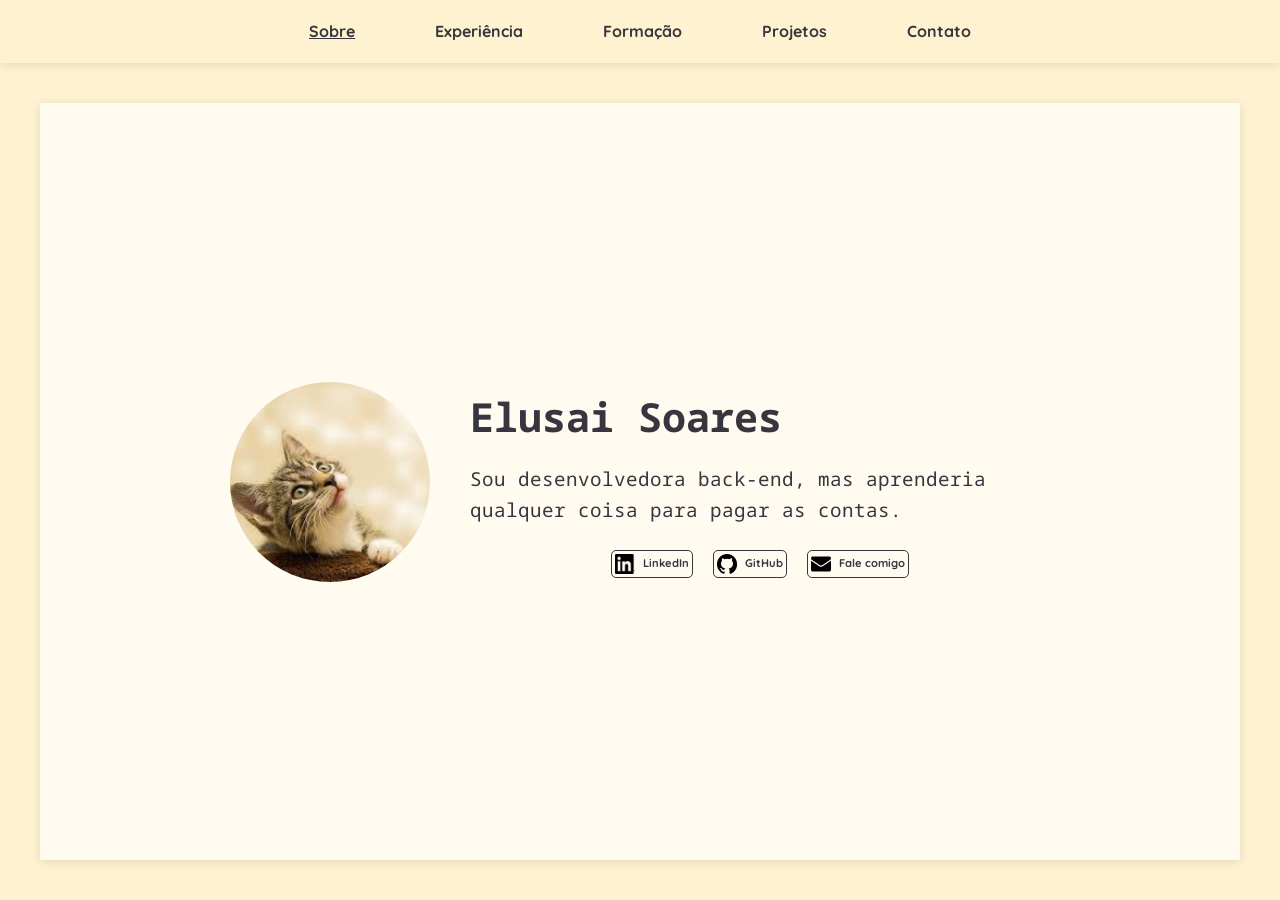
==== index.html @ 69b15779 "feat: add personal page" ====
<!DOCTYPE html>
<html lang="pt-BR">
<head>
    <meta charset="UTF-8">
    <link rel="stylesheet" href="./styles/basic.css">
    <link rel="stylesheet" href="./styles/index.css">
    <meta name="viewport" content="width=device-width, initial-scale=1.0">
    <title>Elusai da Silva Soares</title>
</head>
<body>
    <header>
        <nav>
            <!-- <div class="header_nav_sobre"> -->
                <a href="index.html" class="header_nav_sobre">Sobre</a>
            <!-- </div>
            <div class="header_nav_experiencia"> -->
                <a href="#experiencia" class="header_nav_experiencia">Experiência</a>                
            <!-- </div>
            <div class="header_nav_formacao"> -->
                <a href="#formacao" class="header_nav_formacao">Formação</a>                
            <!-- </div>
            <div class="header_nav_projetos"> -->
                <a href="#projetos" class="header_nav_projetos">Projetos</a>
            <!-- </div>
            <div class="header_nav_contato"> -->
                <a href="contato.html" class="header_nav_contato">Contato</a>
            <!-- </div> -->
        </nav>
    </header>

    <main>
        <section class="sobre">
            <div class="sobre_container">
                <img class="sobre_imagem" src="./assets/gatinho.jpeg" alt="gatinho fofinho">
                <div class="sobre_conteudo">
                    <h1 class="sobre_apresentacao_titulo">Elusai Soares</h1>
                    <p class="sobre_apresentacao_subtitulo">Sou desenvolvedora back-end, mas aprenderia qualquer coisa para pagar as contas.</p>
                    <div class="sobre_apresentacao_links">
                        <div class="sobre_apresentacao_links_linkedin">
                            <a href="https://www.linkedin.com/in/elusaisoares">
                                <img src="./assets/linkedin-black.png" alt="LinkedIn" width="20" height="20">
                                LinkedIn
                            </a>
                        </div>
                        <div class="sobre_apresentacao_links_github">
                            <a href="https://github.com/elusoares">
                                <img src="./assets/github.png" alt="GitHub" width="20" height="20">
                                GitHub
                            </a>
                        </div>
                        <div class="sobre_apresentacao_links_contato">
                            <a href="#contato">
                                <img src="./assets/email.png" alt="Contato" width="20" height="20">
                                Fale comigo
                            </a>
                        </div>
                    </div>
                </div>
            </div>
        </section>
    </main>
</body>
</html>
---- styles/basic.css ----
@import url('https://fonts.googleapis.com/css2?family=Quicksand:wght@300..700&display=swap');
@import url('https://fonts.googleapis.com/css2?family=Noto+Sans+Mono:wght@100..900&family=Quicksand:wght@300..700&display=swap');

:root {
    --cor-body: #FFF2D0;
    --cor-section: #FFFBF1;
    --cor-texto: #37353E;
    --cor-inputs: #FFFDF6;
    --cor-borda: #ddd;
    --cor-input-focus: #FFB2B2;
    --cor-botao-primario: #E36A6A; 
    --cor-botao-secundario: #FFB2B2;
    --cor-botao-hover: #d1d5db;
    --fonte-titulo: 'Noto Sans Mono', monospace;
    --fonte-corpo: 'Quicksand', sans-serif;
}

* {
    margin: 0;
    padding: 0;
    box-sizing: border-box;
}


a, a:hover {
    color: var(--cor-texto);
    text-decoration: none;
}

body {
    font-family: var(--fonte-corpo);
    line-height: 1.6;
    min-height: 100px;
    display: flex;
    flex-direction: column;
    align-items: flex-start;
    justify-content: center;
    background-color: var(--cor-body);
}

header {
    position: sticky;
    top: 0;
    width: 100%;
    background-color: var(--cor-body);
    box-shadow: 0 2px 10px rgba(0, 0, 0, 0.1);
    z-index: 1000;
    height: 7vh;
}

nav {
    max-width: 1200px;
    margin: 0 auto;
    height: 100%;
    display: flex;
    justify-content: center;
    align-items: center;
    gap: 5rem;
    flex-wrap: wrap;
}

nav a {
    font-weight: bolder;
    transition: color 0.3s ease;
}

nav a.active {
    background-color: var(--cor-destaque);
    color: white;
    padding: 8px 16px;
    border-radius: 8px;
}

main {
    width: 100%;
    margin: 0 auto;
    padding: 40px;
    height: 93vh;
}

section {
    height: 100%;
}

section > div {
    display: flex;
    align-items: center;
    justify-content: center;
    gap: 40px;
    flex-wrap: wrap;
    padding: 40px 20px;
    background-color: var(--cor-section);
    box-shadow: 0 2px 10px rgba(0, 0, 0, 0.1);
    margin-bottom: 50px;
}

@media (max-width: 768px) {
    nav {
        gap: 3rem;
    }
}

@media (max-width: 700px) {
    nav {
        gap: 1rem;
    }
}

@media (max-width: 370px) {
    nav {
        gap: 0.5rem;
    }

    nav a {
        font-size: 0.8rem;
    }
}

@media (max-width: 320px) {
    nav {
        gap: 0.54em;
    }

    nav a {
        font-size: 0.6rem;
    }
}
---- styles/index.css ----
.header_nav_sobre {
    text-decoration: underline;
}

.sobre_container {
    height: 100%;
}

.sobre_imagem {
    width: 100%;
    aspect-ratio: 1 / 1;
    border-radius: 50%;
    object-fit: cover;
    flex: 1;
    min-width: 130px;
    max-width: 200px;
    margin: 0;
}

.sobre_conteudo {
    flex: 2;
    min-width: 280px;
    max-width: 580px;
    text-align: left;
}

.sobre_apresentacao_titulo {
    font-size: 2.5rem;
    margin-bottom: 15px;
    color: var(--cor-texto);
    font-family: var(--fonte-titulo);
}

.sobre_apresentacao_subtitulo {
    font-size: 1.2rem;
    margin-bottom: 25px;
    color: var(--cor-texto);
    font-family: var(--fonte-titulo);
}

.sobre_apresentacao_links {
    display: flex;
    gap: 20px;
    flex-wrap: wrap;
    justify-content: center;
}

.sobre_apresentacao_links a {
    font-size: 0.7rem;
    font-weight: bold;
    transition: color 0.3s ease;
    padding: 3px 3px;
    display: inline-flex;
    align-items: center;
    gap: 8px;
}

.sobre_apresentacao_links img {
    width: 20px;
    height: 20px;
}

.sobre_apresentacao_links_linkedin, 
.sobre_apresentacao_links_github,
.sobre_apresentacao_links_contato {
    border: var(--cor-texto) 0.2px solid;
    border-radius: 5px;
    display: inline-flex; 
    align-items: center;
}

@media (max-width: 768px) {
    .sobre_imagem {
        min-width: 80px;
        max-width: 110px;
    }

    .sobre_apresentacao_titulo {
        font-size: 2rem;
        text-align: center;
    }

    .sobre_apresentacao_subtitulo {
        font-size: 1rem;
    }

    .sobre_apresentacao_links a {
        font-size: 0.6rem;
    }
}

@media (max-width: 480px) {
    .sobre_imagem {
        min-width: 40px;
        max-width: 120px;
    }

    .sobre_apresentacao_titulo {
        font-size: 1.5rem;
        text-align: center;
    }

    .sobre_apresentacao_subtitulo {
        font-size: 0.9rem;
    }

    .sobre_apresentacao_links a {
        font-size: 0.6rem;
    }
}
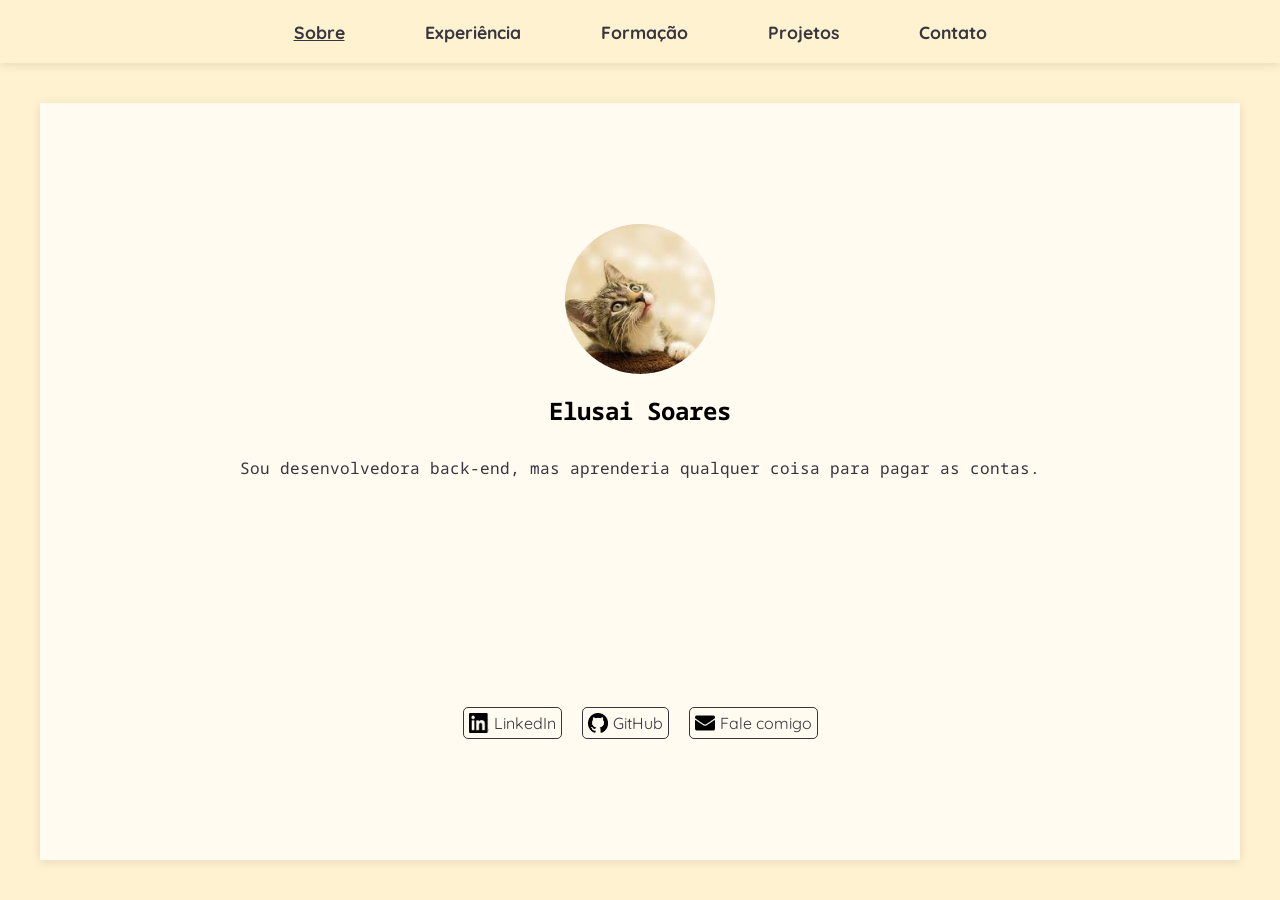
==== commit 3282e614: "feat: fix responsive style" ====
--- a/index.html
+++ b/index.html
@@ -9,55 +9,48 @@
 </head>
 <body>
     <header>
-        <nav>
-            <!-- <div class="header_nav_sobre"> -->
-                <a href="index.html" class="header_nav_sobre">Sobre</a>
-            <!-- </div>
-            <div class="header_nav_experiencia"> -->
-                <a href="#experiencia" class="header_nav_experiencia">Experiência</a>                
-            <!-- </div>
-            <div class="header_nav_formacao"> -->
-                <a href="#formacao" class="header_nav_formacao">Formação</a>                
-            <!-- </div>
-            <div class="header_nav_projetos"> -->
-                <a href="#projetos" class="header_nav_projetos">Projetos</a>
-            <!-- </div>
-            <div class="header_nav_contato"> -->
-                <a href="contato.html" class="header_nav_contato">Contato</a>
-            <!-- </div> -->
+        <nav class="header_nav_links">
+            <a href="index.html" class="header_nav_sobre">Sobre</a>
+            <a href="#experiencia" class="header_nav_experiencia">Experiência</a> 
+            <a href="#formacao" class="header_nav_formacao">Formação</a>  
+            <a href="#projetos" class="header_nav_projetos">Projetos</a>
+            <a href="contato.html" class="header_nav_contato">Contato</a>
+        </nav>
+        <nav class="header_nav_menu">
+            <a>
+                <img src="assets/menu.png" alt="Menu" class="header_nav_menu_icon">
+            </a>
         </nav>
     </header>
-
     <main>
         <section class="sobre">
             <div class="sobre_container">
-                <img class="sobre_imagem" src="./assets/gatinho.jpeg" alt="gatinho fofinho">
                 <div class="sobre_conteudo">
+                    <img class="sobre_imagem" src="./assets/david.jpeg" alt="gatinho fofinho">
                     <h1 class="sobre_apresentacao_titulo">Elusai Soares</h1>
                     <p class="sobre_apresentacao_subtitulo">Sou desenvolvedora back-end, mas aprenderia qualquer coisa para pagar as contas.</p>
-                    <div class="sobre_apresentacao_links">
-                        <div class="sobre_apresentacao_links_linkedin">
-                            <a href="https://www.linkedin.com/in/elusaisoares">
-                                <img src="./assets/linkedin-black.png" alt="LinkedIn" width="20" height="20">
-                                LinkedIn
-                            </a>
-                        </div>
-                        <div class="sobre_apresentacao_links_github">
-                            <a href="https://github.com/elusoares">
-                                <img src="./assets/github.png" alt="GitHub" width="20" height="20">
-                                GitHub
-                            </a>
-                        </div>
-                        <div class="sobre_apresentacao_links_contato">
-                            <a href="#contato">
-                                <img src="./assets/email.png" alt="Contato" width="20" height="20">
-                                Fale comigo
-                            </a>
-                        </div>
+                </div>
+                <div class="sobre_apresentacao_links">
+                    <div class="sobre_apresentacao_links_linkedin">
+                        <a href="https://www.linkedin.com/in/elusaisoares" class="link_linkedin">
+                            <img src="./assets/linkedin-black.png" alt="LinkedIn" width="20" height="20">
+                            <span for="linkedin">LinkedIn</span>
+                        </a>
+                    </div>
+                    <div class="sobre_apresentacao_links_github">
+                        <a href="https://github.com/elusoares" class="link_github">
+                            <img src="./assets/github.png" alt="GitHub" width="20" height="20">
+                            <span for="github">GitHub</span>
+                        </a>
+                    </div>
+                    <div class="sobre_apresentacao_links_contato">
+                        <a href="contato.html" class="link_contato">
+                            <img src="./assets/email.png" alt="Contato" width="20" height="20">
+                            <span for="contato">Fale comigo</span>
+                        </a>
                     </div>
                 </div>
             </div>
         </section>
     </main>
-</body>
-</html>+</body>
--- a/styles/basic.css
+++ b/styles/basic.css
@@ -1,3 +1,4 @@
+
 @import url('https://fonts.googleapis.com/css2?family=Quicksand:wght@300..700&display=swap');
 @import url('https://fonts.googleapis.com/css2?family=Noto+Sans+Mono:wght@100..900&family=Quicksand:wght@300..700&display=swap');
 
@@ -28,14 +29,14 @@
 }
 
 body {
-    font-family: var(--fonte-corpo);
-    line-height: 1.6;
-    min-height: 100px;
     display: flex;
     flex-direction: column;
-    align-items: flex-start;
-    justify-content: center;
     background-color: var(--cor-body);
+    font-family: var(--fonte-corpo);
+    width: 100%; 
+    max-width: 100vw; 
+    min-width: 160px;
+    overflow-x: hidden; 
 }
 
 header {
@@ -49,7 +50,6 @@
 }
 
 nav {
-    max-width: 1200px;
     margin: 0 auto;
     height: 100%;
     display: flex;
@@ -62,13 +62,12 @@
 nav a {
     font-weight: bolder;
     transition: color 0.3s ease;
+    font-size: clamp(1rem, 4vw, 1.1rem);
 }
 
-nav a.active {
-    background-color: var(--cor-destaque);
-    color: white;
-    padding: 8px 16px;
-    border-radius: 8px;
+.header_nav_menu_icon{
+    max-width: 40px;
+    margin-left: 5px;
 }
 
 main {
@@ -84,6 +83,7 @@
 
 section > div {
     display: flex;
+    flex-direction: column;
     align-items: center;
     justify-content: center;
     gap: 40px;
@@ -94,34 +94,37 @@
     margin-bottom: 50px;
 }
 
+
 @media (max-width: 768px) {
     nav {
-        gap: 3rem;
+        gap: 2rem;
+    }
+    
+}
+
+@media (min-width: 769px) {
+    .header_nav_menu {
+        display: none;
     }
 }
 
-@media (max-width: 700px) {
+@media (max-width: 768px) {
     nav {
-        gap: 1rem;
+        justify-content: left;
     }
-}
+    .header_nav_links {
+        display: none;
+    }
+    main {
+        padding: 5px;
+    }
+} 
 
-@media (max-width: 370px) {
-    nav {
-        gap: 0.5rem;
+@media (max-width: 480px) {
+    main {
+        padding: 5px;
     }
-
-    nav a {
-        font-size: 0.8rem;
+    section > div {
+        padding: 10px;
     }
-}
-
-@media (max-width: 320px) {
-    nav {
-        gap: 0.54em;
-    }
-
-    nav a {
-        font-size: 0.6rem;
-    }
-}+} 
--- a/styles/index.css
+++ b/styles/index.css
@@ -4,6 +4,7 @@
 
 .sobre_container {
     height: 100%;
+    justify-content: space-around;
 }
 
 .sobre_imagem {
@@ -12,27 +13,28 @@
     border-radius: 50%;
     object-fit: cover;
     flex: 1;
-    min-width: 130px;
-    max-width: 200px;
+    min-width: 50px;
+    max-width: 150px;
     margin: 0;
 }
 
 .sobre_conteudo {
-    flex: 2;
-    min-width: 280px;
-    max-width: 580px;
-    text-align: left;
+    display: flex;
+    flex-direction: column;
+    align-items: center;
+    justify-content: center;
+    gap: 20px
 }
 
 .sobre_apresentacao_titulo {
-    font-size: 2.5rem;
-    margin-bottom: 15px;
-    color: var(--cor-texto);
     font-family: var(--fonte-titulo);
+    font-size: clamp(1.3rem, 6vw, 1.5rem);
+    margin-bottom: 10px;
+    text-align: center;
 }
 
 .sobre_apresentacao_subtitulo {
-    font-size: 1.2rem;
+    font-size: clamp(0.9rem, 4vw, 1rem);
     margin-bottom: 25px;
     color: var(--cor-texto);
     font-family: var(--fonte-titulo);
@@ -41,23 +43,6 @@
 .sobre_apresentacao_links {
     display: flex;
     gap: 20px;
-    flex-wrap: wrap;
-    justify-content: center;
-}
-
-.sobre_apresentacao_links a {
-    font-size: 0.7rem;
-    font-weight: bold;
-    transition: color 0.3s ease;
-    padding: 3px 3px;
-    display: inline-flex;
-    align-items: center;
-    gap: 8px;
-}
-
-.sobre_apresentacao_links img {
-    width: 20px;
-    height: 20px;
 }
 
 .sobre_apresentacao_links_linkedin, 
@@ -67,44 +52,31 @@
     border-radius: 5px;
     display: inline-flex; 
     align-items: center;
+    padding: 5px;
+}
+
+.link_linkedin, 
+.link_github,
+.link_contato {
+    display: flex;
+    gap: 5px
 }
 
 @media (max-width: 768px) {
     .sobre_imagem {
-        min-width: 80px;
-        max-width: 110px;
+        max-width: 100px;
     }
 
-    .sobre_apresentacao_titulo {
-        font-size: 2rem;
-        text-align: center;
-    }
-
-    .sobre_apresentacao_subtitulo {
-        font-size: 1rem;
-    }
-
-    .sobre_apresentacao_links a {
-        font-size: 0.6rem;
-    }
 }
 
 @media (max-width: 480px) {
-    .sobre_imagem {
-        min-width: 40px;
-        max-width: 120px;
+    .sobre_apresentacao_links_linkedin, 
+    .sobre_apresentacao_links_github,
+    .sobre_apresentacao_links_contato {
+        border: none;
     }
 
-    .sobre_apresentacao_titulo {
-        font-size: 1.5rem;
-        text-align: center;
+    .sobre_apresentacao_links a > span {
+        display: none;
     }
-
-    .sobre_apresentacao_subtitulo {
-        font-size: 0.9rem;
-    }
-
-    .sobre_apresentacao_links a {
-        font-size: 0.6rem;
-    }
-}
+}
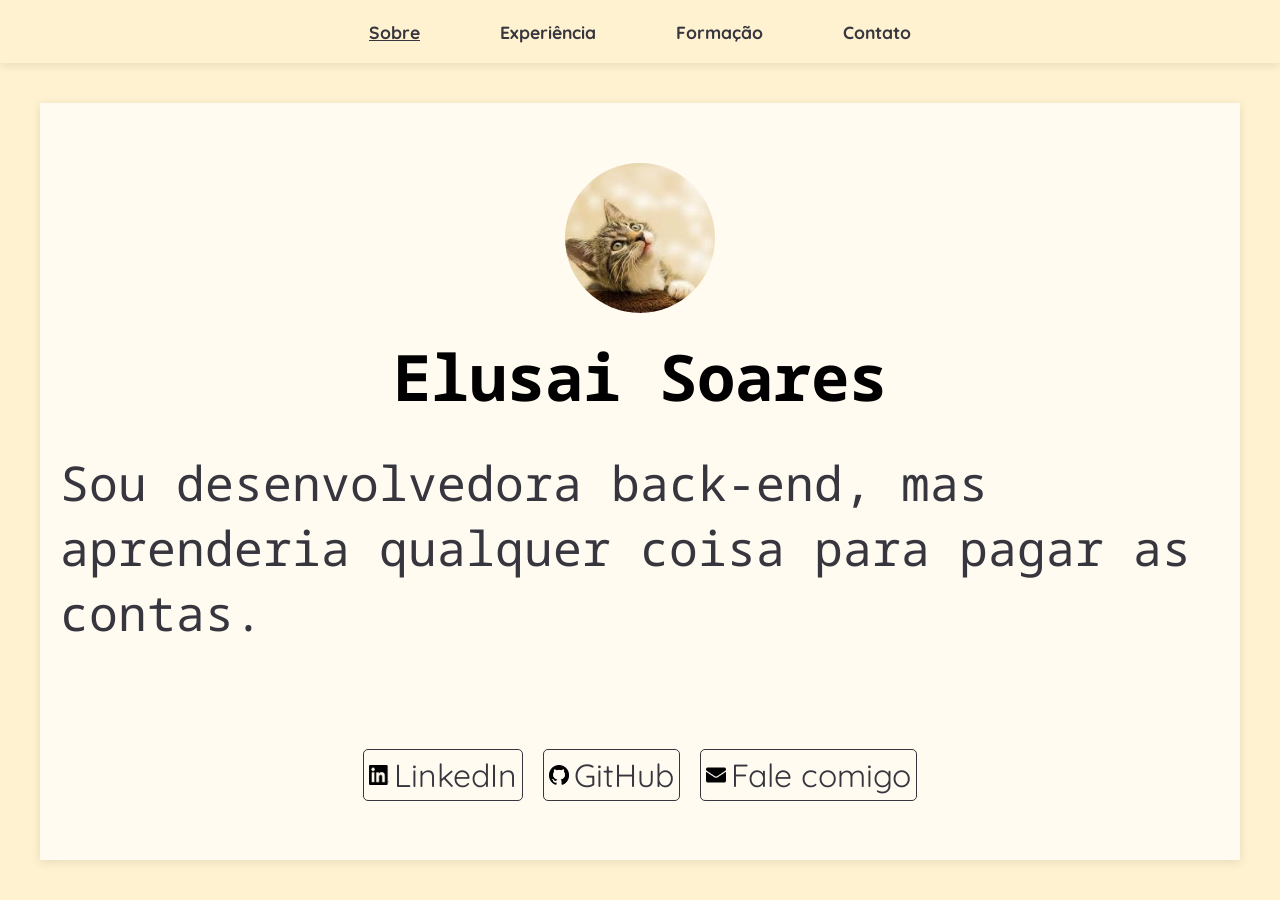
==== commit e49173f1: "feat: add new pages" ====
--- a/index.html
+++ b/index.html
@@ -11,9 +11,8 @@
     <header>
         <nav class="header_nav_links">
             <a href="index.html" class="header_nav_sobre">Sobre</a>
-            <a href="#experiencia" class="header_nav_experiencia">Experiência</a> 
-            <a href="#formacao" class="header_nav_formacao">Formação</a>  
-            <a href="#projetos" class="header_nav_projetos">Projetos</a>
+            <a href="experiencia.html" class="header_nav_experiencia">Experiência</a> 
+            <a href="formacao.html" class="header_nav_formacao">Formação</a>  
             <a href="contato.html" class="header_nav_contato">Contato</a>
         </nav>
         <nav class="header_nav_menu">
--- a/styles/basic.css
+++ b/styles/basic.css
@@ -6,7 +6,7 @@
     --cor-body: #FFF2D0;
     --cor-section: #FFFBF1;
     --cor-texto: #37353E;
-    --cor-inputs: #FFFDF6;
+    --cor-inputs: #FFFFFF;
     --cor-borda: #ddd;
     --cor-input-focus: #FFB2B2;
     --cor-botao-primario: #E36A6A; 
@@ -46,7 +46,7 @@
     background-color: var(--cor-body);
     box-shadow: 0 2px 10px rgba(0, 0, 0, 0.1);
     z-index: 1000;
-    height: 7vh;
+    height: 7dvh;
 }
 
 nav {
@@ -74,7 +74,7 @@
     width: 100%;
     margin: 0 auto;
     padding: 40px;
-    height: 93vh;
+    height: 93dvh;
 }
 
 section {
@@ -93,6 +93,7 @@
     box-shadow: 0 2px 10px rgba(0, 0, 0, 0.1);
     margin-bottom: 50px;
 }
+
 
 
 @media (max-width: 768px) {
--- a/styles/index.css
+++ b/styles/index.css
@@ -28,13 +28,13 @@
 
 .sobre_apresentacao_titulo {
     font-family: var(--fonte-titulo);
-    font-size: clamp(1.3rem, 6vw, 1.5rem);
+    font-size: clamp(1.3rem, 6vw, 4rem);
     margin-bottom: 10px;
     text-align: center;
 }
 
 .sobre_apresentacao_subtitulo {
-    font-size: clamp(0.9rem, 4vw, 1rem);
+    font-size: clamp(0.9rem, 4vw, 3rem);
     margin-bottom: 25px;
     color: var(--cor-texto);
     font-family: var(--fonte-titulo);
@@ -43,6 +43,8 @@
 .sobre_apresentacao_links {
     display: flex;
     gap: 20px;
+    font-size: clamp(0.9rem, 4vw, 2rem);
+    
 }
 
 .sobre_apresentacao_links_linkedin, 
@@ -59,6 +61,7 @@
 .link_github,
 .link_contato {
     display: flex;
+    align-items: center;
     gap: 5px
 }
 
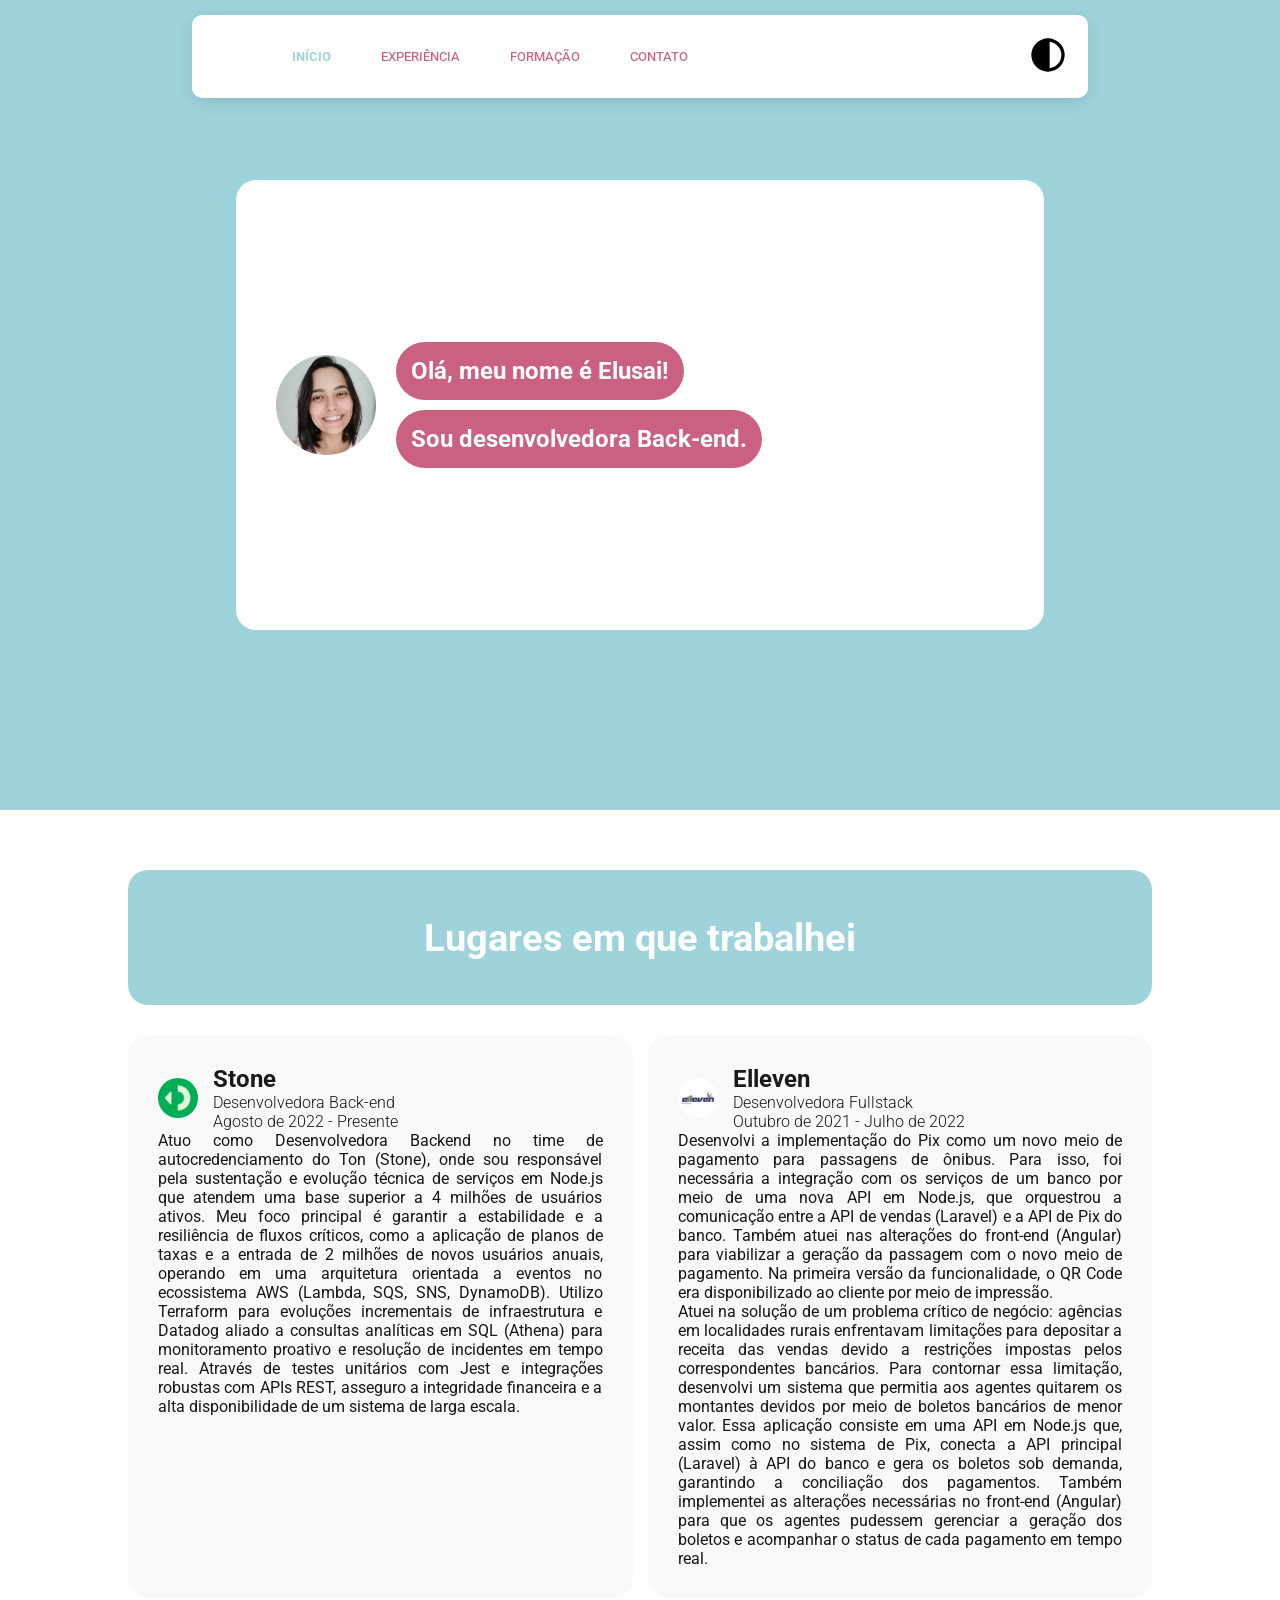
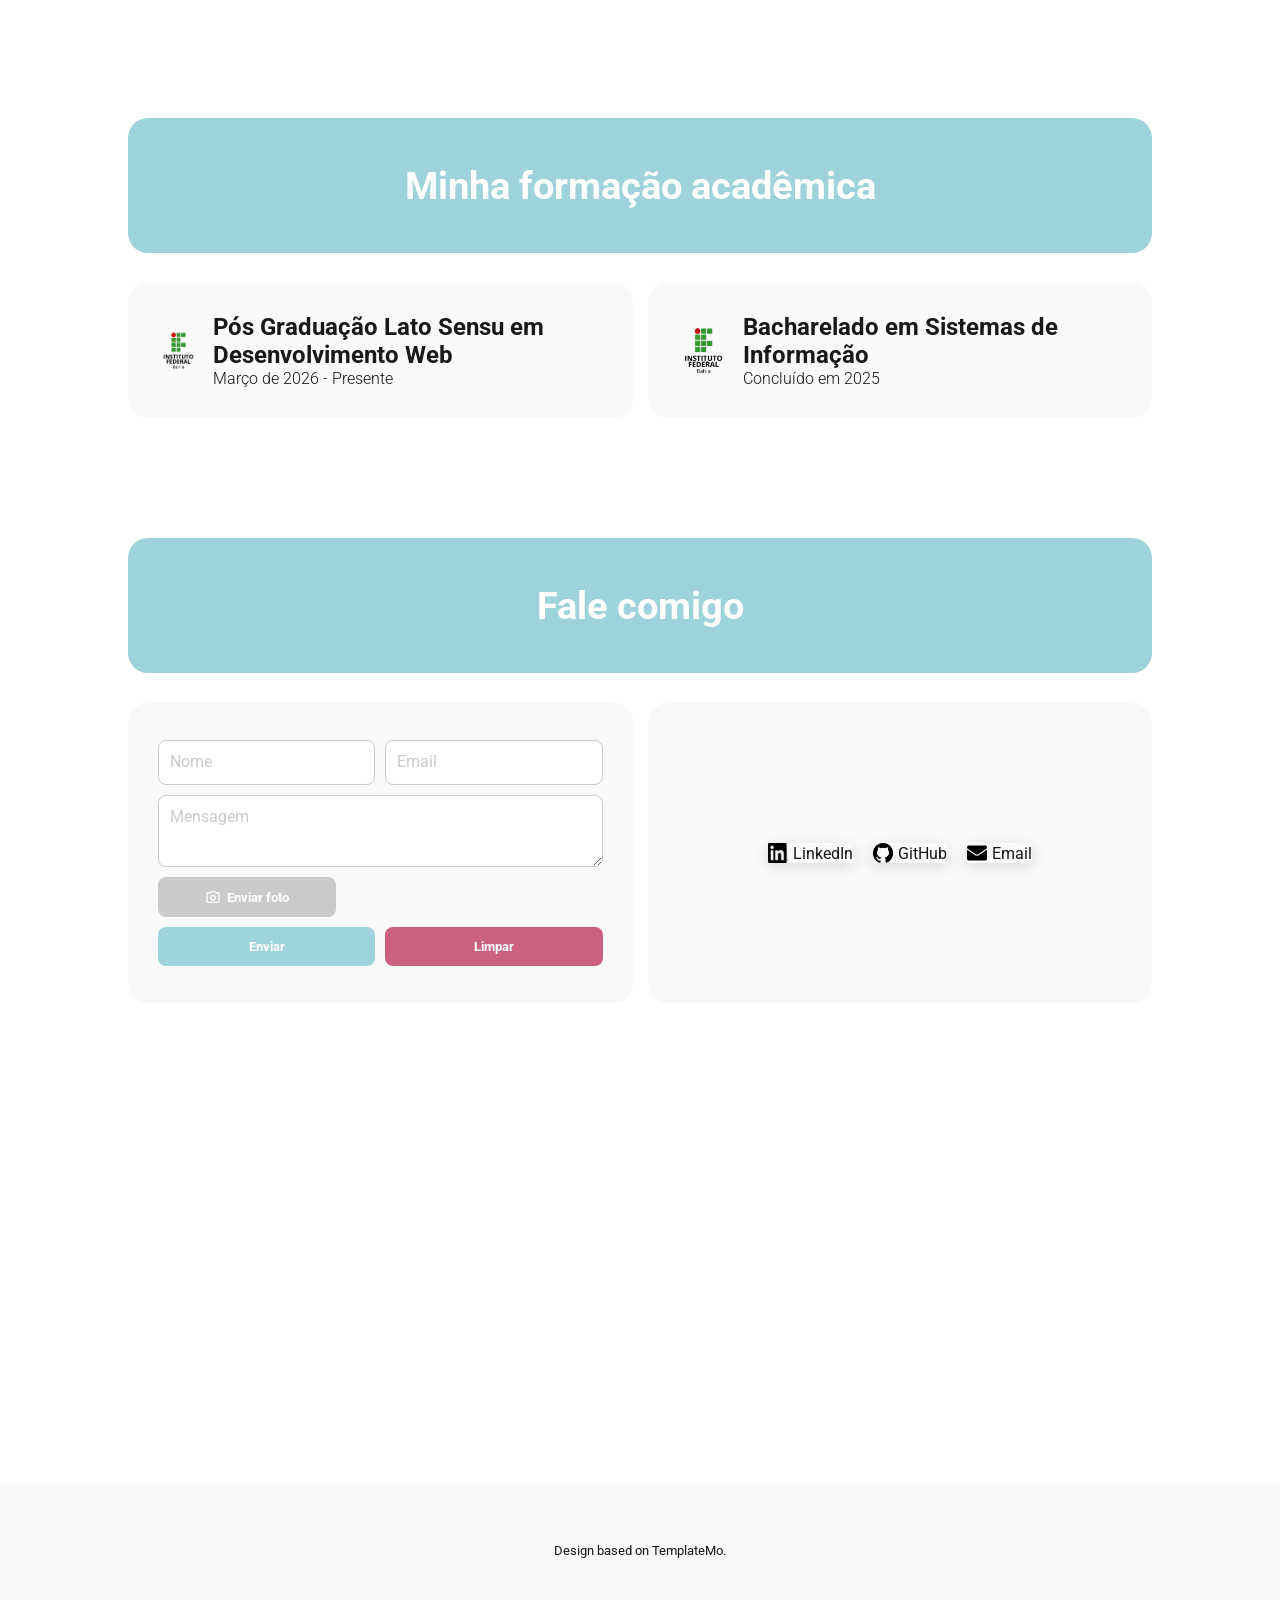
==== commit 3658e48e: "feat: personal page v2" ====
--- a/index.html
+++ b/index.html
@@ -1,55 +1,194 @@
 <!DOCTYPE html>
-<html lang="pt-BR">
+<html lang="pt-BR" tema="claro">
 <head>
     <meta charset="UTF-8">
-    <link rel="stylesheet" href="./styles/basic.css">
     <link rel="stylesheet" href="./styles/index.css">
     <meta name="viewport" content="width=device-width, initial-scale=1.0">
     <title>Elusai da Silva Soares</title>
 </head>
 <body>
-    <header>
-        <nav class="header_nav_links">
-            <a href="index.html" class="header_nav_sobre">Sobre</a>
-            <a href="experiencia.html" class="header_nav_experiencia">Experiência</a> 
-            <a href="formacao.html" class="header_nav_formacao">Formação</a>  
-            <a href="contato.html" class="header_nav_contato">Contato</a>
-        </nav>
-        <nav class="header_nav_menu">
-            <a>
-                <img src="assets/menu.png" alt="Menu" class="header_nav_menu_icon">
-            </a>
+    <header  id="inicio">
+        <nav>
+            <div class="nav_container">
+                <div class="nav_content_lg">
+                    <a href="#inicio" class="nav_link nav_inicio nav_link_selected">INÍCIO</a>
+                    <a href="#experiencia" class="nav_link nav_experiencia">EXPERIÊNCIA</a> 
+                    <a href="#formacao" class="nav_link nav_formacao">FORMAÇÃO</a>  
+                    <a href="#contato" class="nav_link nav_contato">CONTATO</a>
+                </div>
+                <div class="nav_content_sm">
+                    <a class="nav_menu_link">
+                        <img class="nav_icon menu" src="./assets/menu-claro.svg" alt="Menu">
+                        <img class="nav_icon close hide" src="./assets/close-claro.svg" alt="Menu">
+                    </a>
+                    <div class="dropdown_menu hide">
+                        <a href="#inicio" class="nav_link nav_inicio">INÍCIO</a>
+                        <a href="#experiencia" class="nav_link nav_experiencia">EXPERIÊNCIA</a>
+                        <a href="#formacao" class="nav_link nav_formacao">FORMAÇÃO</a>
+                        <a href="#contato" class="nav_link nav_contato">CONTATO</a>
+                    </div>
+                </div>
+                <div class="nav_contrast">
+                    <a class="nav_contrast_link">
+                        <img class="nav_icon contrast" src="./assets/contrast-claro.svg" alt="Menu">
+                    </a>
+                </div>
+            </div>
         </nav>
     </header>
     <main>
-        <section class="sobre">
-            <div class="sobre_container">
-                <div class="sobre_conteudo">
-                    <img class="sobre_imagem" src="./assets/david.jpeg" alt="gatinho fofinho">
-                    <h1 class="sobre_apresentacao_titulo">Elusai Soares</h1>
-                    <p class="sobre_apresentacao_subtitulo">Sou desenvolvedora back-end, mas aprenderia qualquer coisa para pagar as contas.</p>
+        <section id="inicio" class="inicio">
+            <div class="inicio_chat_box">
+                <div class="imagem_container inicio_imagem_container">
+                    <img class="imagem inicio_imagem" src="./assets/elu.png" alt="rosto da Elusai">
                 </div>
-                <div class="sobre_apresentacao_links">
-                    <div class="sobre_apresentacao_links_linkedin">
-                        <a href="https://www.linkedin.com/in/elusaisoares" class="link_linkedin">
+                <div class="inicio_texto">
+                    <p class="message first">Olá, meu nome é Elusai!</p>
+                    <p class="message second">Sou desenvolvedora Back-end.</p>
+                </div>
+            </div>
+        </section>
+        <section id="experiencia" class="secao experiencia">
+            <div class="secao_titulo experiencia_titulo">
+                <!-- <div class="imagem_container experiencia_imagem_container">
+                    <img class="imagem experiencia_imagem" src="./assets/elu.png" alt="rosto da Elusai">
+                </div> -->
+                <h1>Lugares em que trabalhei</h1>
+            </div>
+            <div class="secao_conteudo experiencia_conteudo">
+                <div class="conteudo_container experiencia_stone_container">
+                    <div class="cabecalho_conteiner experiencia_cabecalho_container">
+                        <div class="imagem_container stone_imagem_container">
+                            <img class="imagem stone_imagem" src="./assets/stone.jpeg" alt="rosto da Elusai">
+                        </div>
+                        <div class="titulo_container">
+                            <h2 class="titulo stone_titulo">Stone</h2>
+                            <h3 class="descricao stone_descricao">Desenvolvedora Back-end</h3>
+                            <h3 class="data stone_data">Agosto de 2022 - Presente</h3>
+                        </div>
+                    </div>
+                    <div class="texto_container">
+                        <p>Atuo como Desenvolvedora Backend no time de autocredenciamento do Ton (Stone), onde sou responsável pela sustentação e evolução técnica de serviços em Node.js que atendem uma base superior a 4 milhões de usuários ativos. Meu foco principal é garantir a estabilidade e a resiliência de fluxos críticos, como a aplicação de planos de taxas e a entrada de 2 milhões de novos usuários anuais, operando em uma arquitetura orientada a eventos no ecossistema AWS (Lambda, SQS, SNS, DynamoDB). Utilizo Terraform para evoluções incrementais de infraestrutura e Datadog aliado a consultas analíticas em SQL (Athena) para monitoramento proativo e resolução de incidentes em tempo real. Através de testes unitários com Jest e integrações robustas com APIs REST, asseguro a integridade financeira e a alta disponibilidade de um sistema de larga escala.</p>
+                    </div>
+                </div>
+                <div class="conteudo_container experiencia_elleven_container">
+                    <div class="cabecalho_conteiner experiencia_cabecalho_container">
+                        <div class="imagem_container elleven_imagem_container">
+                            <img class="imagem elleven_imagem" src="./assets/elleven.jpeg" alt="rosto da Elusai">
+                        </div>
+                        <div class="titulo_container">
+                            <h2 class="titulo elleven_titulo">Elleven</h2>
+                            <h3 class="descricao elleven_descricao">Desenvolvedora Fullstack</h3>
+                            <h3 class="data elleven_data">Outubro de 2021 - Julho de 2022</h3>
+                        </div>
+                    </div>
+                    <div class="texto_container">
+                        <p>Desenvolvi a implementação do Pix como um novo meio de pagamento para passagens de ônibus. Para isso, foi necessária a integração com os serviços de um banco por meio de uma nova API em Node.js, que orquestrou a comunicação entre a API de vendas (Laravel) e a API de Pix do banco. Também atuei nas alterações do front-end (Angular) para viabilizar a geração da passagem com o novo meio de pagamento. Na primeira versão da funcionalidade, o QR Code era disponibilizado ao cliente por meio de impressão.</p>
+                        <p>Atuei na solução de um problema crítico de negócio: agências em localidades rurais enfrentavam limitações para depositar a receita das vendas devido a restrições impostas pelos correspondentes bancários. Para contornar essa limitação, desenvolvi um sistema que permitia aos agentes quitarem os montantes devidos por meio de boletos bancários de menor valor. Essa aplicação consiste em uma API em Node.js que, assim como no sistema de Pix, conecta a API principal (Laravel) à API do banco e gera os boletos sob demanda, garantindo a conciliação dos pagamentos. Também implementei as alterações necessárias no front-end (Angular) para que os agentes pudessem gerenciar a geração dos boletos e acompanhar o status de cada pagamento em tempo real.</p>
+                    </div>
+                </div>
+            </div>
+        </section>
+        <section id="formacao" class="secao formacao">
+            <div class="secao_titulo formacao_titulo">
+                <!-- <div class="imagem_container formacao_imagem_container">
+                    <img class="imagem formacao_imagem" src="./assets/elu.png" alt="rosto da Elusai">
+                </div> -->
+                <h1>Minha formação acadêmica</h1>
+            </div>
+            <div class="secao_conteudo formacao_conteudo">
+                <div class="conteudo_container formacao_pos_graduacao_container">
+                    <div class="cabecalho_conteiner formacao_cabecalho_container">
+                        <div class="imagem_container pos_graduacao_imagem_container">
+                            <img class="imagem pos_graduacao_imagem" src="./assets/ifba.png" alt="rosto da Elusai">
+                        </div>
+                        <div class="titulo_container">
+                            <h2 class="titulo pos_graduacao_titulo">Pós Graduação Lato Sensu em Desenvolvimento Web</h2>
+                            <h3 class="data pos_graduacao_data">Março de 2026 - Presente</h3>
+                        </div>
+                    </div>
+                </div>
+                <div class="conteudo_container formacao_graduacao_container">
+                    <div class="cabecalho_conteiner formacao_cabecalho_container">
+                        <div class="imagem_container graduacao_imagem_container">
+                            <img class="imagem graduacao_imagem" src="./assets/ifba.png" alt="rosto da Elusai">
+                        </div>
+                        <div class="titulo_container">
+                            <h2 class="titulo graduacao_titulo">Bacharelado em Sistemas de Informação</h2>
+                            <h3 class="data graduacao_data">Concluído em 2025</h3>
+                        </div>
+                    </div>
+                </div>
+            </div>
+        </section>
+        <section id="contato" class="secao contato">
+            <div class="secao_titulo contato_titulo">
+                <!-- <div class="imagem_container contato_imagem_container">
+                    <img class="imagem contato_imagem" src="./assets/elu.png" alt="rosto da Elusai">
+                </div> -->
+                <h1>Fale comigo</h1>
+            </div>
+            <div class="secao_conteudo contato_conteudo">
+                <div class="conteudo_container contato_form_container">
+                    <form action="/cadastro" method="POST" id="formCadastro" class="contato_form">
+                        <div class="contato_form_first_row">
+                            <div class="contato_apresentacao_nome">
+                                <div class="form_group">
+                                    <input type="text" id="nome" name="nome" placeholder=" " required>
+                                    <label for="nome">Nome</label>
+                                </div>
+                            </div>
+                            <div class="contato_apresentacao_email">
+                                <div class="form_group">
+                                    <input type="email" id="email" name="email" placeholder=" " required>
+                                    <label for="email">Email</label>
+                                </div>
+                            </div>
+                        </div>             
+                        <div class="contato_mensagem">
+                            <div class="form_group mensagem_form_group">
+                                <textarea id="mensagem" name="mensagem" placeholder=" " required></textarea>
+                                <label for="mensagem">Mensagem</label>
+                            </div>
+                        </div>
+                        <div class="contato_botao_photo">
+                            <button id="tirar_foto" type="button">
+                                <img src="./assets/photo_camera.svg" alt="" aria-hidden="true">
+                                Enviar foto
+                            </button>
+                        </div>
+                        <div class="contato_botoes">
+                            <button id="enviar" type="submit">Enviar</button>
+                            <button id="limpar" type="reset">Limpar</button>
+                        </div>
+                    </form>
+                </div>
+                <div class="conteudo_container contato_links_container"> 
+                    <div class="contato_links linkedin">
+                        <a href="https://www.linkedin.com/in/elusaisoares" class="link link_linkedin">
                             <img src="./assets/linkedin-black.png" alt="LinkedIn" width="20" height="20">
                             <span for="linkedin">LinkedIn</span>
                         </a>
                     </div>
-                    <div class="sobre_apresentacao_links_github">
-                        <a href="https://github.com/elusoares" class="link_github">
+                    <div class="contato_links github">
+                        <a href="https://github.com/elusoares" class="link link_github">
                             <img src="./assets/github.png" alt="GitHub" width="20" height="20">
                             <span for="github">GitHub</span>
                         </a>
                     </div>
-                    <div class="sobre_apresentacao_links_contato">
-                        <a href="contato.html" class="link_contato">
-                            <img src="./assets/email.png" alt="Contato" width="20" height="20">
-                            <span for="contato">Fale comigo</span>
+                    <div class="contato_links email">
+                        <a href="mailto:elusaisoares@gmail.com" class="link link_email">
+                            <img src="./assets/email.png" alt="Email" width="20" height="20">
+                            <span>Email</span>
                         </a>
                     </div>
                 </div>
             </div>
         </section>
     </main>
-</body>+    <footer>
+        <p>Design based on TemplateMo.</p>
+    </footer>
+    <script src="./assets/main.js"></script>
+</body>
+</html>
--- a/styles/index.css
+++ b/styles/index.css
@@ -1,85 +1,566 @@
-.header_nav_sobre {
-    text-decoration: underline;
-}
-
-.sobre_container {
-    height: 100%;
+@import url('https://fonts.googleapis.com/css2?family=Noto+Sans+Mono:wght@100..900&family=Quicksand:wght@300..700&family=Roboto:ital,wght@0,100..900;1,100..900&display=swap');
+
+[tema="claro"] {
+    --first-color: #9ED3DC;
+    --message-bg-color: #CA6180;
+    --nav-link-color: #CA6180;
+    --nav-link-selected-color: #9ED3DC;
+    --clean-button-color: #CA6180;
+    --clean-button-color-hover: #FCB7C7;
+    --submit-button-color: #9ED3DC;
+    --submit-button-color-hover: #afe8f2;
+    --body-bg-color: #FFFFFF;
+    --nav-bg-color: #FFFFFF;
+    --chatbox-bg-color: #FFFFFF;
+    --input-bg-color: #FFFFFF;
+    --light-grey-color: #f9f9f9;
+    --conteiner-color: #f9f9f9;
+    --dark-grey-color: #cacaca;
+    --dark-grey-color-hover: #edeaea;
+    --dark-text-color-1: #000000E6;
+    --dark-text-color-2: #000000E9;
+    --box-shadow-color: #0000001F;
+    --light-text-color: #FFFFFF;
+    --general-font: 'Roboto', sans-serif;
+}
+[tema="escuro"] {
+    --first-color: #5B8C94;
+    --message-bg-color: #A14D6A;
+    --nav-link-color: #A14D6A;
+    --nav-link-selected-color: #5B8C94;
+    --clean-button-color: #A14D6A;
+    --clean-button-color-hover: #D48B9F;
+    --submit-button-color: #5B8C94;
+    --submit-button-color-hover: #7ABDC7;
+    --body-bg-color: #1A1A1A;
+    --nav-bg-color: #242424;
+    --chatbox-bg-color: #2A2A2A;
+    --input-bg-color: #333333;
+    --light-grey-color: #2E2E2E;
+    --conteiner-color: #2E2E2E;
+    --dark-grey-color: #404040;
+    --dark-grey-color-hover: #505050;
+    --dark-text-color-1: #F5F5F5E6;
+    --dark-text-color-2: #F5F5F5E9;
+    --box-shadow-color: #0000004D;
+    --light-text-color: #E0E0E0;
+    --general-font: 'Roboto', sans-serif;
+}
+
+
+
+* {
+    margin: 0;
+    padding: 0;
+    box-sizing: border-box;
+    font-family: var(--general-font);
+}
+
+body {
+    display: flex;
+    flex-direction: column;
+    width: 100%; 
+    max-width: 100vw; 
+    min-width: 200px;
+    min-height: 100dvh;
+    overflow-x: hidden; 
+    background-color: var(--body-bg-color);
+}
+
+nav {
+    display: flex;
+    justify-content: center;
+    position: fixed;
+    width: 100%;
+    min-width: 160px;
+    z-index: 1000;
+    min-height: 9dvh;
+    margin: 15px 0;
+}
+
+main {
+    display: flex;
+    flex-direction: column;
+    gap: 30px;
+}
+
+a, a:hover {
+    text-decoration: none;
+}
+
+button {
+    padding: 12px;
+    border: none;
+    border-radius: 8px;
+    font-weight: bold;
+    cursor: pointer;
+    transition: background 0.3s, transform 0.1s;
+    width: 40%;
+    flex: 1 1 0;
+}
+
+input,
+textarea,
+select,
+button {
+    font-family: inherit;
+}
+
+footer {
+    display: flex;
+    align-items: center;
+    justify-content: center;
+    height: 15dvh;
+    flex-shrink: 0;
+}
+
+.nav_container {
+    box-shadow: 0 4px 16px var(--box-shadow-color);
+    background-color: var(--nav-bg-color);
+    width: 85%;
+    display: flex;
+    border-radius: 10px;
+    align-items: center;
+    font-size: 0.8em;
+    justify-content: space-between;
+    padding: 20px
+}
+
+.nav_container_on_top {
+    box-shadow: none;
+    background-color: var(--first-color);
+}
+
+
+.nav_content_lg
+ {
+    display: flex;
+    flex-direction: row;
+    align-items: center;
     justify-content: space-around;
-}
-
-.sobre_imagem {
+    gap: 50px;
+    margin: 0 80px;
+}
+
+.nav_content_sm {
+    display: flex;
+    flex-direction: column;
+    padding: 20px;
+    gap: 10px;
+}
+
+
+.dropdown_menu {
+    display: flex;
+    flex-direction: column;
+    gap: 20px;
+}
+
+.nav_icon {
+    min-width: 40px;
+    min-height: 40px;
+    /* margin-left: 15px; */
+}
+
+
+.nav_link {
+    color: var(--nav-link-color);
+    font-weight: 450;
+}
+
+.nav_link_selected {
+    color: var(--nav-link-selected-color);
+    font-weight: bold;
+}
+
+
+.inicio {
+    display: flex;
+    flex-direction: column;
+    align-items: center;
+    background-color: var(--first-color);
+    padding: 20dvh 7dvh;
+    min-height: 90dvh;
+}
+
+.inicio_chat_box {
+    display: flex;
+    flex-direction: row;
+    gap: clamp(5px, 3vw, 20px);
+    background-color: var(--chatbox-bg-color);
+    padding: 40px;
+    border-radius: 20px;
+    width: 80%;
+    flex: 1;
+    align-items: center;
+}
+
+.inicio_texto {
+    display: flex;
+    flex-direction: column;
+    align-items: flex-start;
+    gap: 10px;
+}
+
+.imagem_container {
+    display: flex;
+    align-items: center;
+}
+
+.imagem {
     width: 100%;
     aspect-ratio: 1 / 1;
     border-radius: 50%;
     object-fit: cover;
     flex: 1;
+    margin: 0;
+}
+
+.inicio_imagem,
+.experiencia_imagem,
+.formacao_imagem,
+.contato_imagem {
     min-width: 50px;
-    max-width: 150px;
-    margin: 0;
-}
-
-.sobre_conteudo {
-    display: flex;
-    flex-direction: column;
+    max-width: 100px;
+}
+
+.message {
+    background: var(--message-bg-color);
+    color: var(--light-text-color);
+    border-radius: 50px;
+    padding: 15px;
+    font-weight: bold;
+    font-size: clamp(0.4rem, 3vw, 1.5rem);
+}
+
+.secao {
+    display: flex;
+    flex-direction: column;
+    align-items: center;
+    padding: 30px;
+    scroll-margin-top: calc(9dvh + 15px);
+}
+
+.contato {
+    padding-bottom: 50dvh;
+}
+
+.secao_titulo {
+    background-color: var(--first-color);
+    border-radius: 20px;
+    display: flex;
     align-items: center;
     justify-content: center;
-    gap: 20px
-}
-
-.sobre_apresentacao_titulo {
-    font-family: var(--fonte-titulo);
-    font-size: clamp(1.3rem, 6vw, 4rem);
-    margin-bottom: 10px;
-    text-align: center;
-}
-
-.sobre_apresentacao_subtitulo {
-    font-size: clamp(0.9rem, 4vw, 3rem);
-    margin-bottom: 25px;
-    color: var(--cor-texto);
-    font-family: var(--fonte-titulo);
-}
-
-.sobre_apresentacao_links {
-    display: flex;
+    gap: clamp(5px, 3vw, 20px);
+    height: 15dvh;
+    width: 80dvw;
+    min-width: 200px;
+}
+
+.cabecalho_conteiner {
+    display: flex;
+    gap: clamp(5px, 3vw, 15px);
+}
+
+.stone_imagem,
+.elleven_imagem {
+    max-width: 40px;
+    min-width: 20px;
+}
+.graduacao_imagem,
+.pos_graduacao_imagem {
+    max-width: 60px;
+    min-width: 40px;
+}
+
+.titulo {
+    color: var(--dark-text-color-1);
+    font-size: clamp(0.7rem, 3vw, 1.5rem);
+}
+
+.descricao,
+.data {
+    color: var(--dark-text-color-2);
+    font-size: clamp(0.6rem, 2vw, 1rem);
+    font-weight:300
+}
+
+.texto_container {
+    color: var(--dark-text-color-2);
+    font-size: clamp(0.6rem, 2vw, 1rem);
+    text-align: justify;
+}
+
+.conteudo_container {
+    display: flex;
+    flex-direction: column;
+    flex: 1 1 0;
+    min-width: 0;
+    background-color: var(--conteiner-color);
+    border-radius: 20px;
+    padding: 30px;
+}
+
+.secao_conteudo {
+    display: flex;
+    flex-direction: row;
+    align-items: stretch;
+    gap: clamp(5px, 3vw, 15px);
+    padding: 30px 0;
+    width: 80dvw;
+    min-width: 200px;
+}
+
+h1 {
+    color: var(--light-text-color);
+    font-size: clamp(0.9rem, 3vw, 2.9rem);
+}
+
+.contato_apresentacao_nome, 
+.contato_apresentacao_email
+{
+    width: 50%;
+}
+
+.form_group {
+    position: relative;
+    display: flex;
+    flex-direction: column;
+    width: 100%;
+}
+
+textarea {
+    height: 100%;
+}
+input[type="text"],
+input[type="email"],
+select,
+textarea {
+    width: 100%;
+    padding: 12px;
+    border: 1px solid var(--dark-grey-color);
+    border-radius: 8px;
+    background-color: var(--input-bg-color);
+    transition: border-color 0.3s, box-shadow 0.3s;
+    font-size: 1rem;
+}
+
+.form_group label {
+    position: absolute;
+    left: 12px;
+    top: 12px;
+    color: var(--dark-grey-color);
+    pointer-events: none;
+    transition: top 0.3s ease, font-size 0.3s ease, color 0.3s ease;
+    font-size: 1rem;
+}
+
+input[type="text"]:focus + label,
+input[type="text"]:not(:placeholder-shown) + label,
+input[type="email"]:focus + label,
+input[type="email"]:not(:placeholder-shown) + label,
+textarea:focus + label,
+textarea:not(:placeholder-shown) + label {
+    top: -8px;
+    font-size: 0.8rem;
+    color: var(--first-color);
+    background-color: var(--light-grey-color);
+    padding: 0 4px;
+}
+
+input[type="text"]:focus,
+input[type="email"]:focus,
+textarea:focus {
+    outline: none;
+    box-shadow: 0 0 0 3px var(--first-color);
+}
+
+.field_error {
+    border-color: var(--second-color) !important;
+    box-shadow: 0 0 0 3px color-mix(in srgb, var(--second-color) 30%, transparent) !important;
+}
+
+.field_error + label {
+    color: var(--second-color) !important;
+}
+
+.error_message {
+    font-size: 0.75rem;
+    color: var(--second-color);
+    margin-top: 4px;
+    padding-left: 4px;
+}
+
+form {
+    display: flex;
+    flex-direction: column;
+    justify-content: center;
+    gap: clamp(5px, 3vw, 10px);
+    height: 100%;
+}
+
+
+#tirar_foto {
+    display: flex;
+    justify-content: center;
+    background-color: var(--dark-grey-color);
+    color: var(--light-text-color);
+}
+
+#tirar_foto:hover {
+    background-color: var(--dark-grey-color-hover);
+    
+}
+
+#enviar[type="submit"] {
+    background-color: var(--submit-button-color);
+    color: var(--light-text-color);
+}
+
+#enviar[type="submit"]:hover {
+    background-color: var(--submit-button-color-hover);
+}
+
+#limpar[type="reset"] {
+    background-color: var(--clean-button-color);
+    color: var(--light-text-color);
+}
+
+#limpar[type="reset"]:hover {
+    background-color: var(--clean-button-color-hover);
+}
+
+button:active {
+    transform: scale(0.98);
+}
+
+.contato_form_first_row {
+    display: flex;
+    gap: clamp(5px, 3vw, 10px);
+}
+
+.contato_conteudo {
+    min-height: 40dvh;
+}
+
+.contato_mensagem {
+    height: 30%;
+}
+
+.mensagem_form_group {
+    height: 100%;
+}
+
+.contato_botoes {
+    display: flex;
+    flex-direction: row;
+    gap: clamp(5px, 3vw, 10px);
+    justify-content: center;
+}
+
+#tirar_foto {
+    display: flex;
+    align-items: center;
+    gap: 6px;
+}
+
+#tirar_foto img {
+    width: 1.2em;
+    height: 1.2em;
+}
+
+.contato_links_container {
+    flex-direction: row;
     gap: 20px;
-    font-size: clamp(0.9rem, 4vw, 2rem);
-    
-}
-
-.sobre_apresentacao_links_linkedin, 
-.sobre_apresentacao_links_github,
-.sobre_apresentacao_links_contato {
-    border: var(--cor-texto) 0.2px solid;
-    border-radius: 5px;
-    display: inline-flex; 
-    align-items: center;
-    padding: 5px;
-}
+    align-items: center;
+    justify-content: center;  
+}
+
+.contato_links {
+    box-shadow: 0 4px 16px var(--box-shadow-color);
+}
+
+.link {
+    color: var(--dark-text-color-2);
+
+}
+
 
 .link_linkedin, 
 .link_github,
-.link_contato {
+.link_email {
     display: flex;
     align-items: center;
     gap: 5px
 }
 
-@media (max-width: 768px) {
-    .sobre_imagem {
-        max-width: 100px;
-    }
-
-}
-
-@media (max-width: 480px) {
-    .sobre_apresentacao_links_linkedin, 
-    .sobre_apresentacao_links_github,
-    .sobre_apresentacao_links_contato {
-        border: none;
-    }
-
-    .sobre_apresentacao_links a > span {
+footer {
+    background-color: var(--light-grey-color);
+    color: var(--dark-text-color-2);
+    font-size: small;
+}
+
+@media (min-width: 1280px) {
+    .nav_container {
+        width: 70%;
+    }
+    .inicio_chat_box {
+        width: 70%;
+    }
+}
+
+@media (min-width: 900px) {
+    .nav_content_sm {
         display: none;
     }
-}+}
+
+@media (max-width: 899px) {
+    .nav_content_lg {
+        display: none;
+    }
+}
+
+@media (max-width: 800px) {
+    .inicio {
+        padding: 20dvh 0;
+    }
+
+    .imagem {
+        max-width: 40px;
+    }
+
+    .contato_form_first_row {
+        flex-direction: column;
+    }
+    .contato_apresentacao_nome, 
+    .contato_apresentacao_email
+    {
+        width: 100%;
+    }
+}
+
+@media (max-width: 500px) {
+    .inicio_chat_box {
+        padding: 5px;
+    }
+
+    .imagem {
+        max-width: 20px;
+    }
+}
+
+
+@media (max-width: 790px) {
+    .secao_titulo {
+        height: 10dvh;
+    }
+    .secao_conteudo {
+    flex-direction: column;
+    align-items: stretch;
+    }
+}
+
+.hide {
+    display: none;
+}
